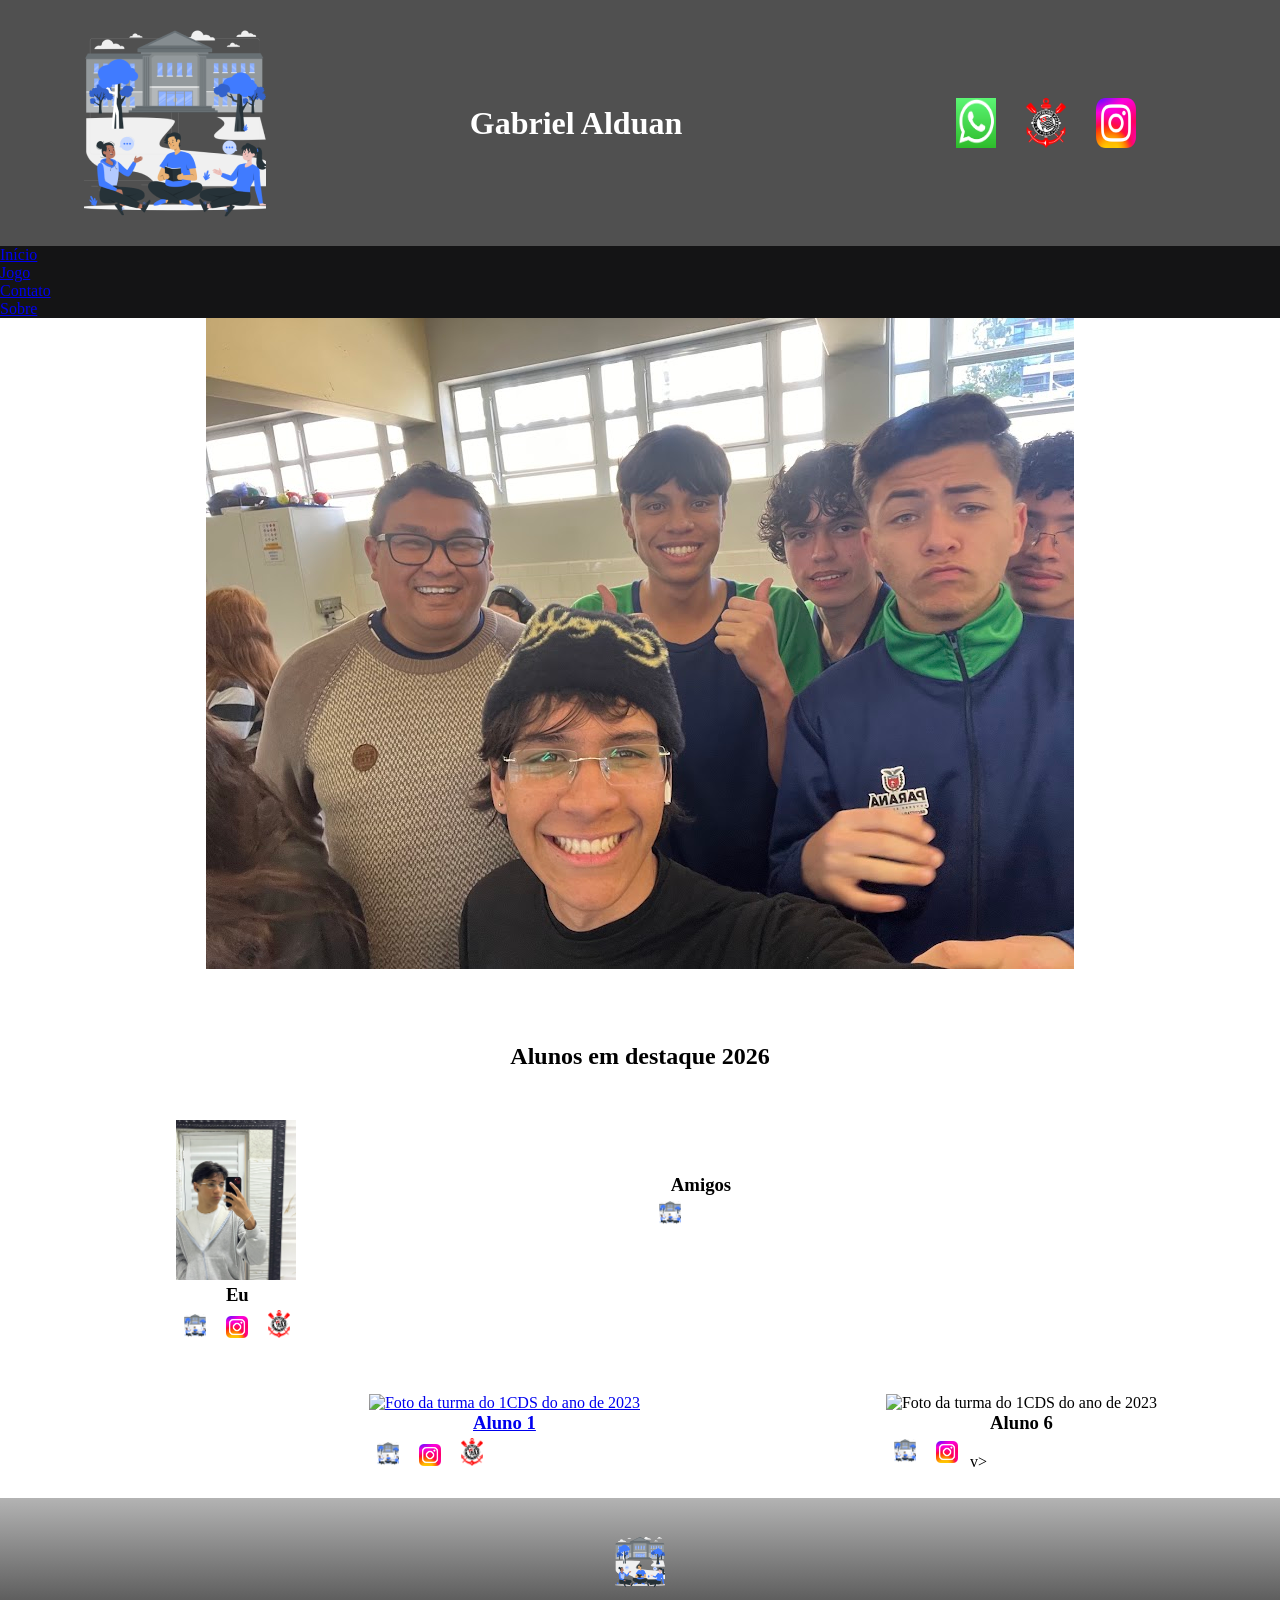
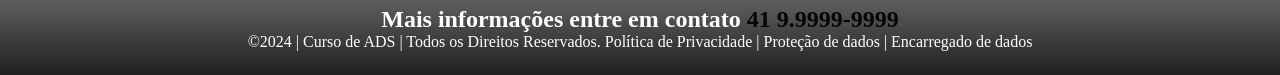
==== index.html @ 141eb23f "13" ====
<!DOCTYPE html>
<html lang="pt-br">
<head>
<meta charset="UTF-8">
<meta name="viewport" content="width=device-width, initial-scale=1.0">
<title>Home | Site Alduan</title>
<link rel="stylesheet" href="style.css">
</head>
<body>
<!--header é a parte do cabeçalho do site, é o topo da página-->
<header class="cabecalho-itens">
<img class="cabecalho_imagem" src="logo_nossa_escola.png" alt="Logo da
Página">
<h1 class="titulo_site">Gabriel Alduan</h1>
<div class="sociais">
<img class="sociais" src="whats.png" alt="Logo do Whats da
Escola">
<img class="sociais" src="Corinthians_simbolo.png" alt="O maior do mundo">
<img class="sociais" src="istas.png" alt="instagram da
Escola">
</div>
</header>

<ul class="menu">
  <li><a href="index.html">Início</a></li>
  <li><a href="jogo.html">Jogo</a></li>
  <li><a href="contato.html">Contato</a></li>
  <li><a href="sobre.html">Sobre</a></li>
</ul>

<!--Seção banner 1 é a parte do paragrafo 1 da página-->
<section class="banner1">
<img class="escola.image" src="fotoantiniio.png" alt="Banner da Escola">
</section>
<!--Seção estudantes é a parte do paragrafo 2 da página -- "Meninos"-->
<!--altere em "src="estudante_menino_1.png" para src"nome da imagem do menino em
todos abaixo-->
<!--altere em "src="site_school.png" para src"nome da logo em todos abaixo-->
<!--para aumentar os alunos copie a div no edidor que corresponda desde a foto
até os icones abaixo - dúvidas chame o professor-->
<section class="estudante">
<h1 class="estudante_titulo">Alunos em destaque 2026</h1>
<p> </p>
<div class="estudantes_todos">
<div class="estudante-div">
<img class="estudante-imagem" src="eu.png" alt="Eu memo">
<h3 class="estudante-nome">Eu</h3>
<a href="https://cursos.alura.com.br/dashboard">
<p> </p>
<img class="estudante-icone" src="logo_nossa_escola.png" alt="Link do Site da
escola"></a>
<img class="estudante-icone" src="istas.png" alt="Link do
Instagram">
<img class="estudante-icone" src="Corinthians_simbolo.png" alt="O maior do mundo">
</div>

<div class="estudante-div">
<video autoplay loop muted playsinline width="100">
    <source src="amigos.mp4" type="video/mp4">
</video>
<h3 class="estudante-nome">Amigos</h3>
<a href="https://cursos.alura.com.br/dashboard">
<p> </p>
<img class="estudante-icone" src="logo_nossa_escola.png" alt="Link do
Facebook">
</div>
</div>
</section>

<!--Seção estudantes é a parte do paragrafo 3 da página -- "Meninas"-->
<!--altere em "src="estudante_menina_1.png" para src"nome da imagem do menina em
todas abaixo-->
<!--altere em "src="site_school.png" para src"nome da logo em todos abaixo-->
<section class="estudante">
<div class="estudantes_todos">
<div class="estudante-div">
<img class="estudante-imagem" src="estudante_menina_1.png" alt="Foto da
turma do 1CDS do ano de 2023">
<h3 class="estudante-nome">Aluno 1</h3>
<a href="https://cursos.alura.com.br/dashboard">
<p> </p>
<img class="estudante-icone" src="logo_nossa_escola.png" alt="Link do Site da
escola"></a>
<img class="estudante-icone" src="istas.png" alt="Link do Instagram">
<img class="estudante-icone" src="Corinthians_simbolo.png" alt="Link do Facebook">
</div>
<div class="estudante-div">
<img class="estudante-imagem" src="estudante_menina_1.png" alt="Foto da turma do
1CDS do ano de 2023">
<h3 class="estudante-nome">Aluno 6</h3>
<a href="https://cursos.alura.com.br/dashboard">
<p> </p>
<img class="estudante-icone" src="logo_nossa_escola.png" alt="Link do Site
da escola"></a>
<img class="estudante-icone" src="istas.png" alt="Link do
Instagram">
v>
</div>
</div>
</section>

<!--Seção rodapé é a parte final da paragrafo 3 da página-->
<footer class="escola">
<img class="logo_rodape" src="logo_nossa_escola.png" alt="Logo da Escola">
<h2 class="escola-título">Mais informações entre em contato<a class="link"

href="https://wa.me/5541999999999"> 41 9.9999-9999 </a></h2>
<p></p>
<p>©2024 | Curso de ADS | Todos os Direitos Reservados.
Política de Privacidade | Proteção de dados | Encarregado de dados</p>
<p> </p>
</footer>
</body>
</html>
---- style.css ----
*{
margin: 0;
padding: 0;
box-sizing: border-box;
}
body{
font-family: "Times New Roman", Times, serif;   
}
header{
background-color: #505050;
color: white;
width: 100%;
padding: 20px;
}
.cabecalho-itens{
max-width: 1980px;
margin: 0 auto;
display: flex;
align-items: center;
justify-content: center;
}
.cabecalho-imagem{
width: 10%;
display: flex;
justify-content: flex-start;
align-items: center;
}
.menu{
    background-color:rgb(20, 20, 21);  
}
.titulo_site{
padding: 50px;
text-align: center;
width: 50%;
font: 30px;
}
.sociais{
display: flex;
justify-content: flex-end;
width: 25%;
padding-right: 30px;
}
.banner1{
display: flex;
justify-content: center;
}
.estudante_titulo{
padding: 50px;
text-align: center;

}
.estudante-nome{
text-align: center;
}
.estudante-imagem{
width: 120px;
}
.estudante-icone{
width: 38px;
padding: 4px 8px;
}
.estudante{
background-image: background-color(#000000);
padding: 24px 0;
}

.estudante.div{
text-align: center;
padding: 24px 0;
}
.estudantes_todos{
display: flex;
justify-content: space-around;
}
.escola{
background-image: linear-gradient(#b3b3b3,#202020);
color: white;
display: flex;
justify-content:center;
padding: 24px 0;
text-align:center;
display:block;
}
.escola-titulo{
padding: 50px;
text-align: center;
}
.logo_rodape{
height: 80px;
padding: 12px 0;

}

.link{
color: #050505;
text-decoration: none;
*{
margin: 0;
padding: 0;
box-sizing: border-box;
}
body{
font-family: "Poppins", sans-serif;
}
header{
background-color: #080808;
color: white;
width: 100%;
padding: 20px;
}
.cabecalho-itens{
max-width: 1980px;
margin: 0 auto;
display: flex;
align-items: center;
justify-content: center;
}
.cabecalho-imagem{
width: 10%;
display: flex;
justify-content: flex-start;
align-items: center;
}
.titulo_site{
padding: 50px;
text-align: center;
width: 50%;
font: 30px;
}
.sociais{
display: flex;
justify-content: flex-end;
width: 25%;
padding-right: 30px;
}
.banner1{
display: flex;
justify-content: center;
}   
.estudante_titulo{
padding: 50px;
text-align: center;

}
.estudante-nome{
text-align: center;
}
.estudante-imagem{
width: 120px;
}
.estudante-icone{
width: 38px;
padding: 4px 8px;
}
.estudante{
background-image: background-color(#faae43);
padding: 24px 0;
}

.estudante.div{
text-align: center;
padding: 24px 0;
}
.estudantes_todos{
display: flex;
justify-content: space-around;
}
.escola{
background-image: linear-gradient(#06446d,#000000);
color: white;
display: flex;
justify-content:center;
padding: 24px 0;
text-align:center;
display:block;
}
.escola-titulo{
padding: 50px;
text-align: center;
}
.logo_rodape{
height: 80px;
padding: 12px 0;

}

.link{
color: #ffffff;
text-decoration: none;
}}
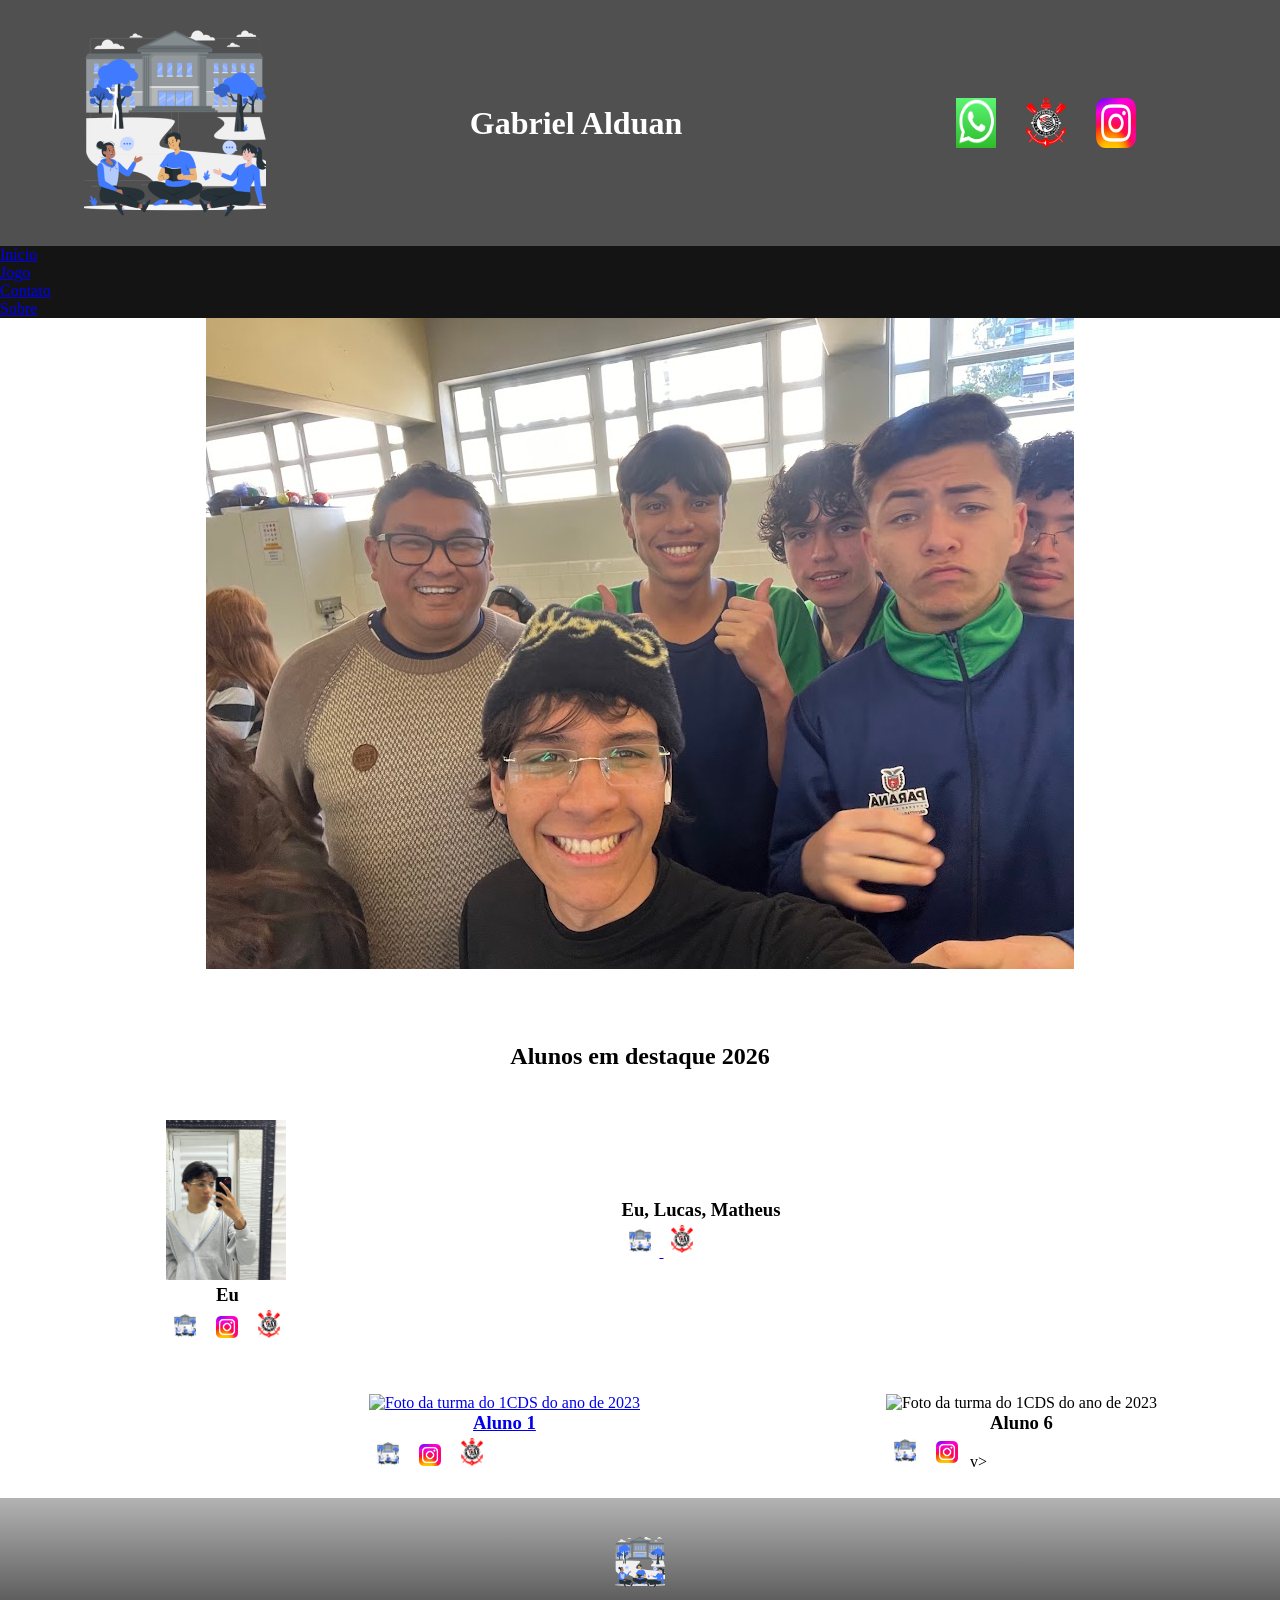
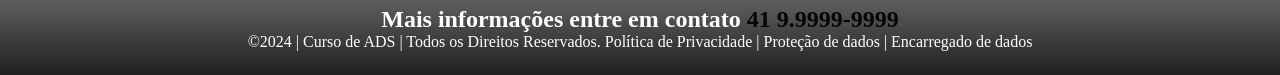
==== commit bf325f2f: "13" ====
--- a/index.html
+++ b/index.html
@@ -55,14 +55,16 @@
 </div>
 
 <div class="estudante-div">
-<video autoplay loop muted playsinline width="100">
+<video autoplay loop muted playsinline width="150">
     <source src="amigos.mp4" type="video/mp4">
 </video>
-<h3 class="estudante-nome">Amigos</h3>
+<h3 class="estudante-nome">Eu, Lucas, Matheus</h3>
 <a href="https://cursos.alura.com.br/dashboard">
 <p> </p>
 <img class="estudante-icone" src="logo_nossa_escola.png" alt="Link do
 Facebook">
+<img class="estudante-icone" src="Corinthians_simbolo.png" alt="O maior do mundo">
+</div>
 </div>
 </div>
 </section>
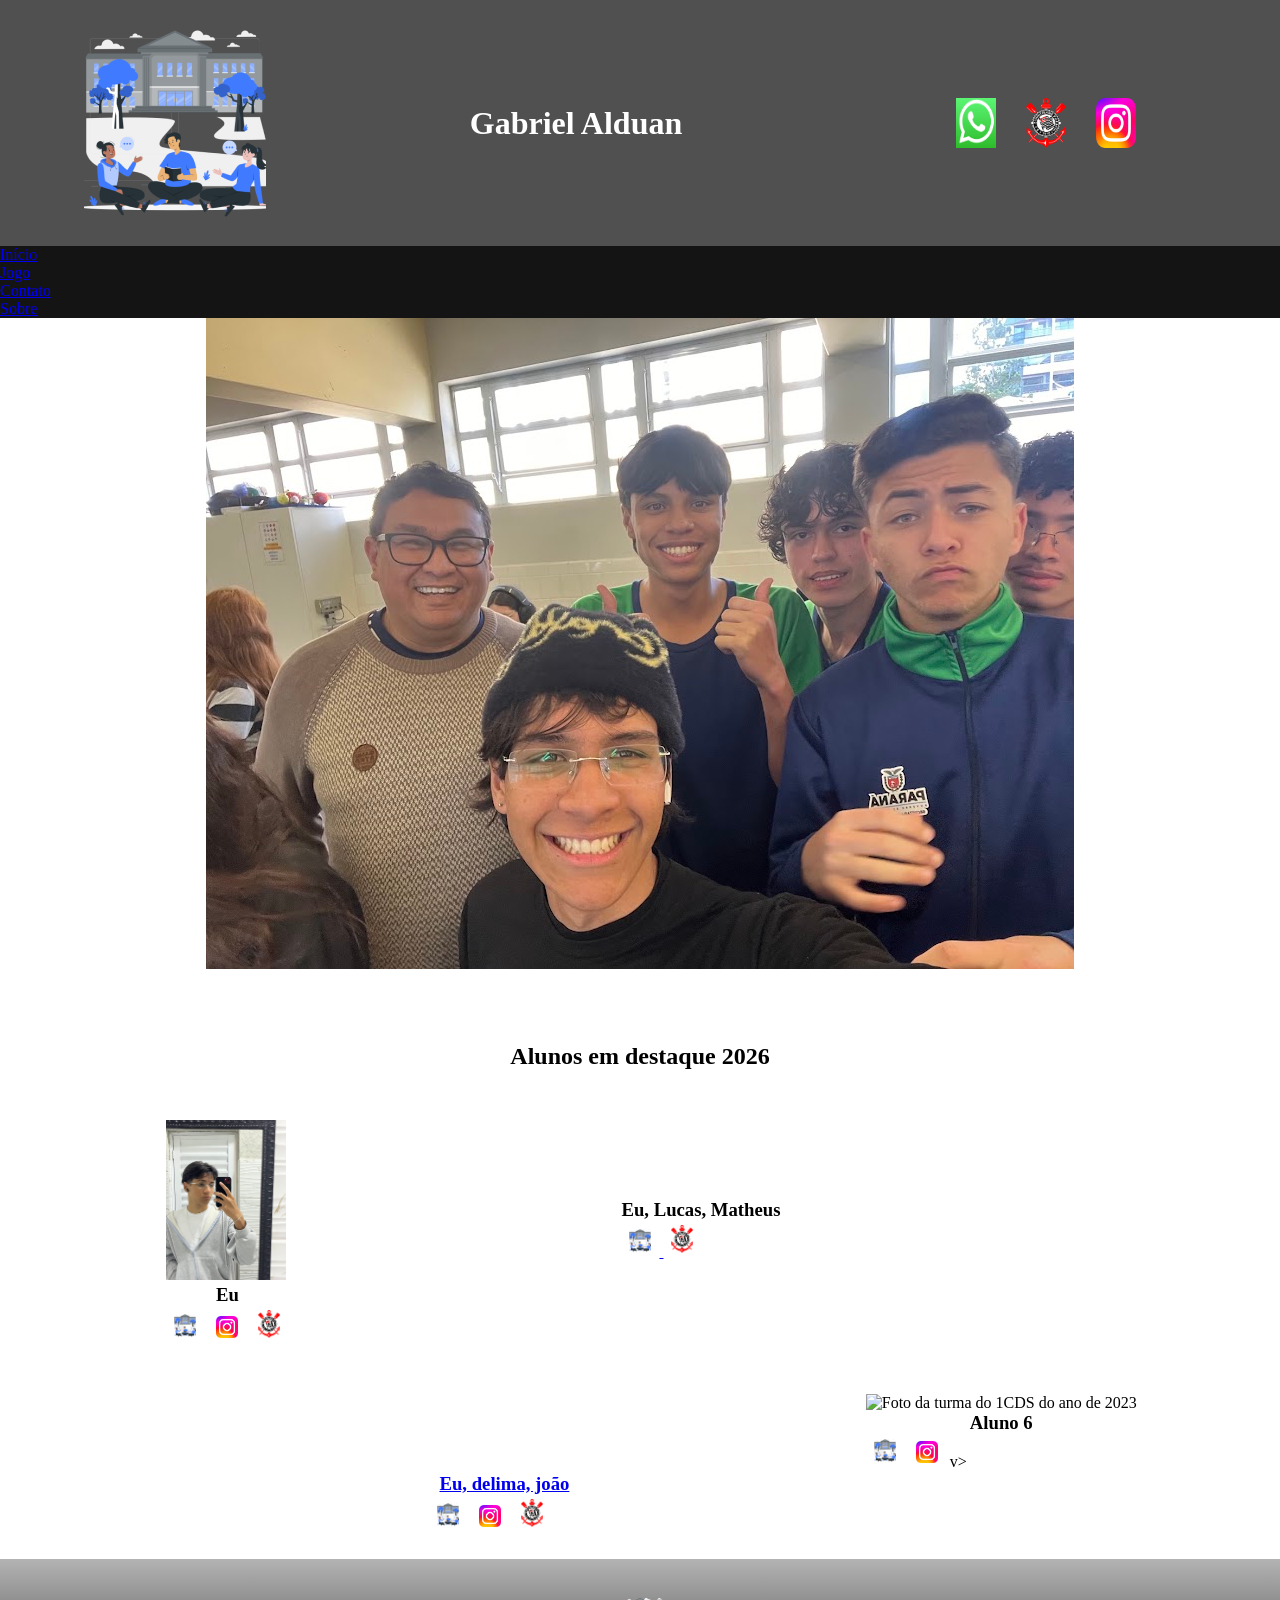
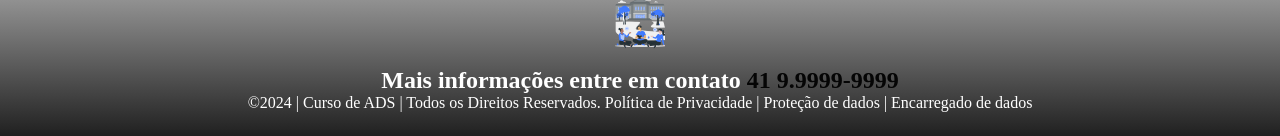
==== commit 7515412a: "13" ====
--- a/index.html
+++ b/index.html
@@ -76,9 +76,10 @@
 <section class="estudante">
 <div class="estudantes_todos">
 <div class="estudante-div">
-<img class="estudante-imagem" src="estudante_menina_1.png" alt="Foto da
-turma do 1CDS do ano de 2023">
-<h3 class="estudante-nome">Aluno 1</h3>
+<video autoplay loop muted playsinline width="150">
+    <source src="amigosala.mp4" type="video/mp4">
+</video>
+<h3 class="estudante-nome">Eu, delima, joão</h3>
 <a href="https://cursos.alura.com.br/dashboard">
 <p> </p>
 <img class="estudante-icone" src="logo_nossa_escola.png" alt="Link do Site da
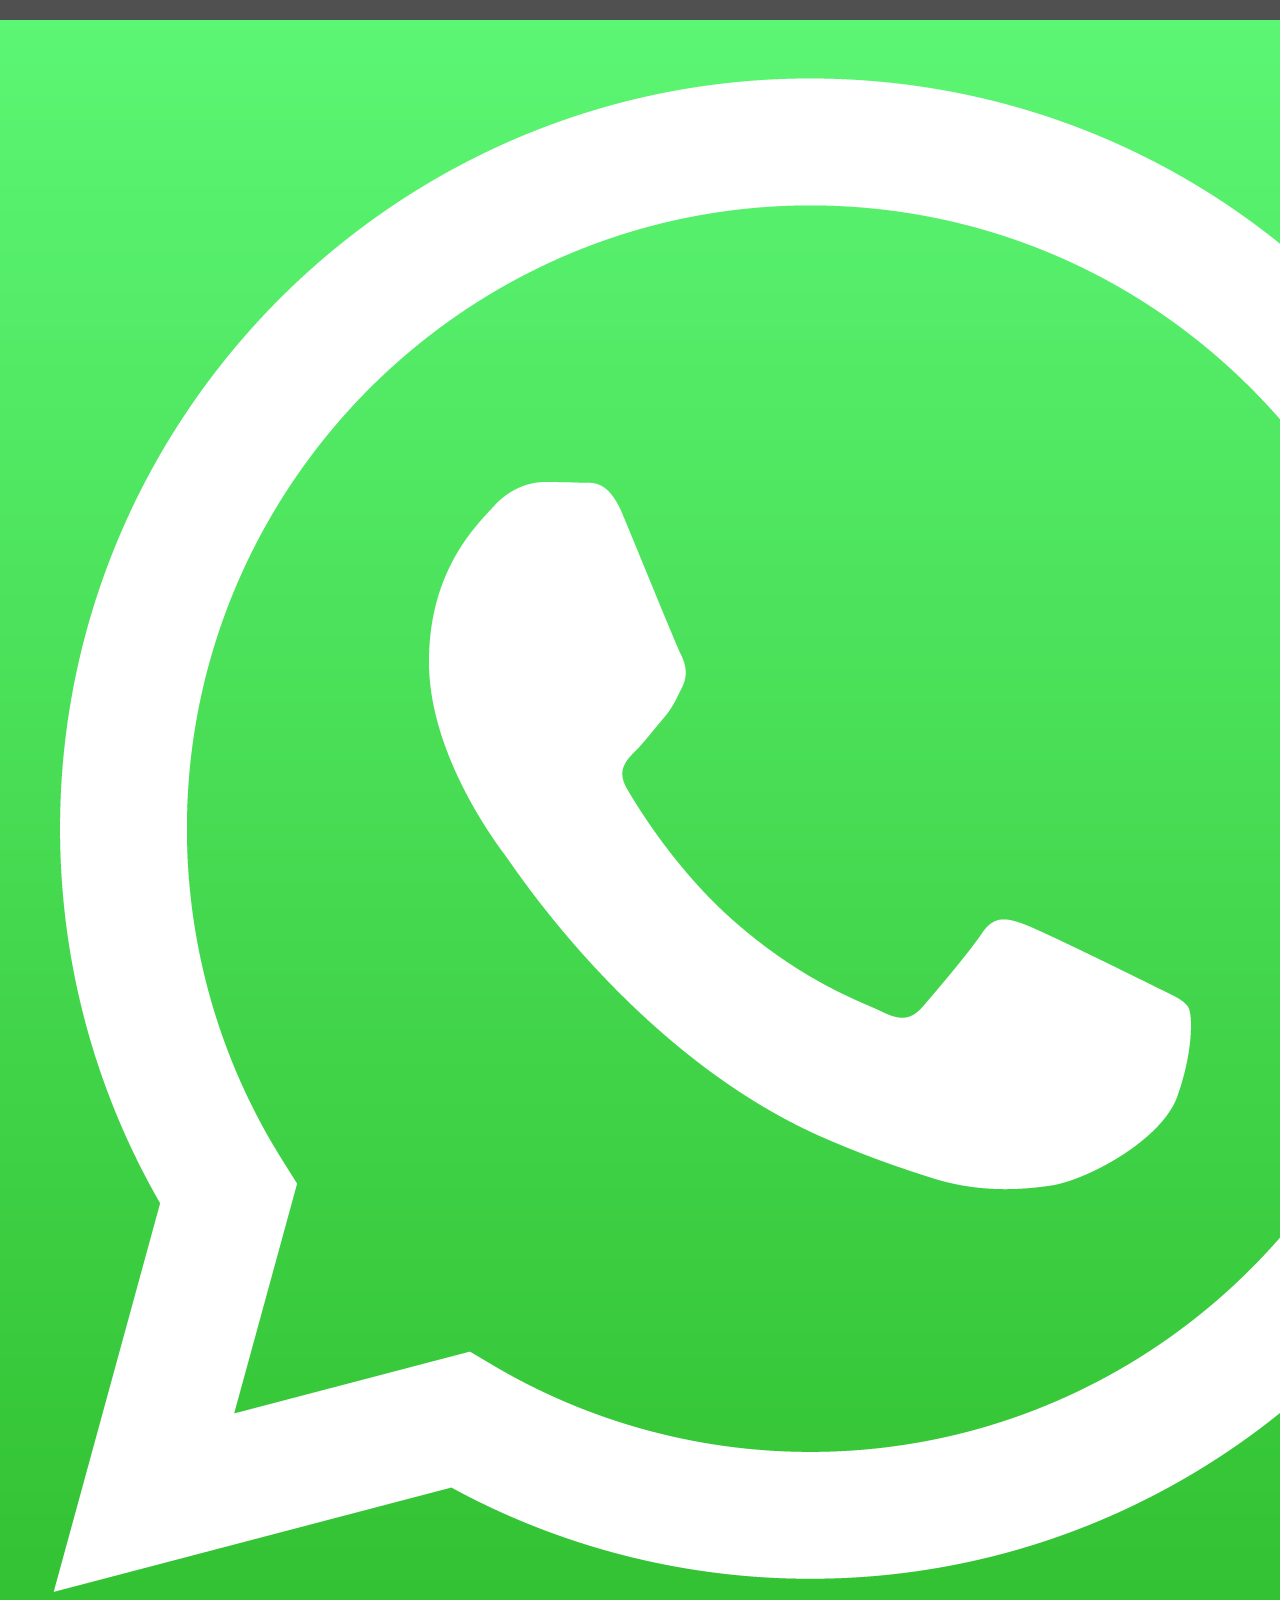
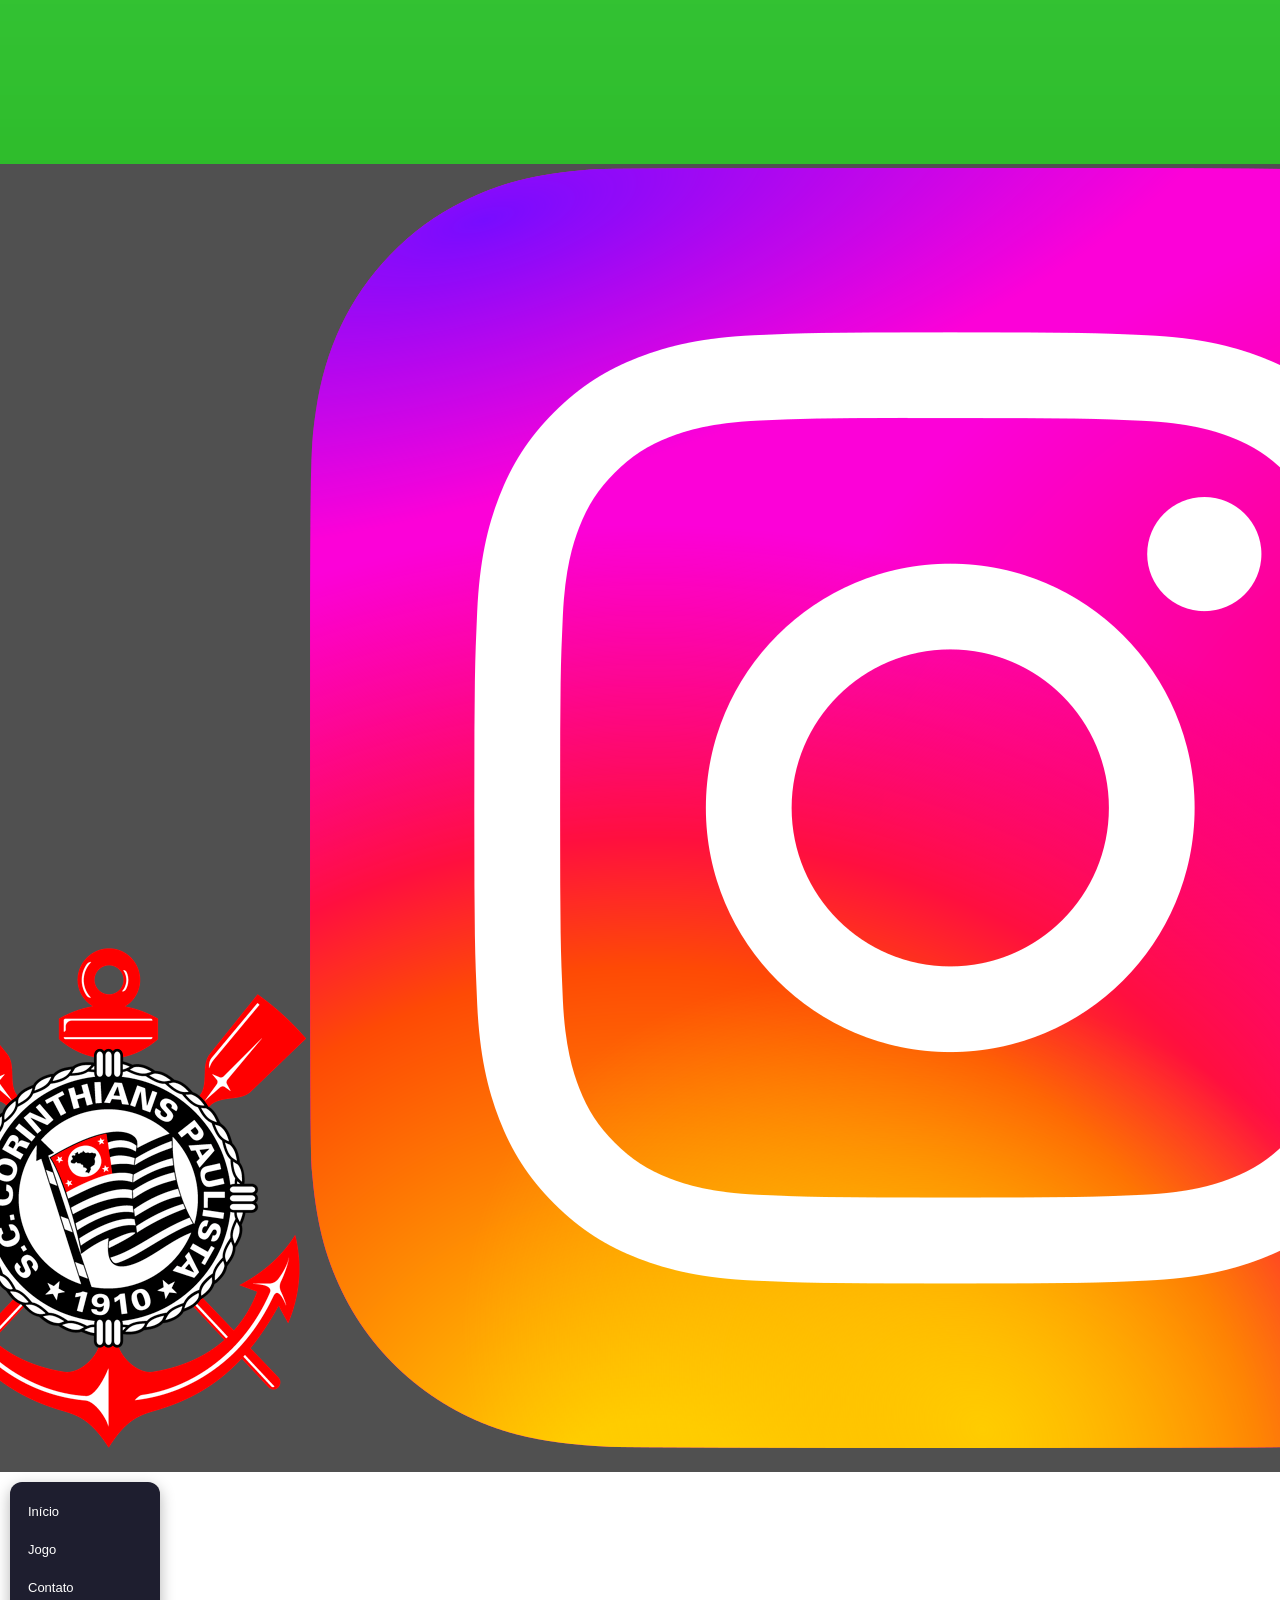
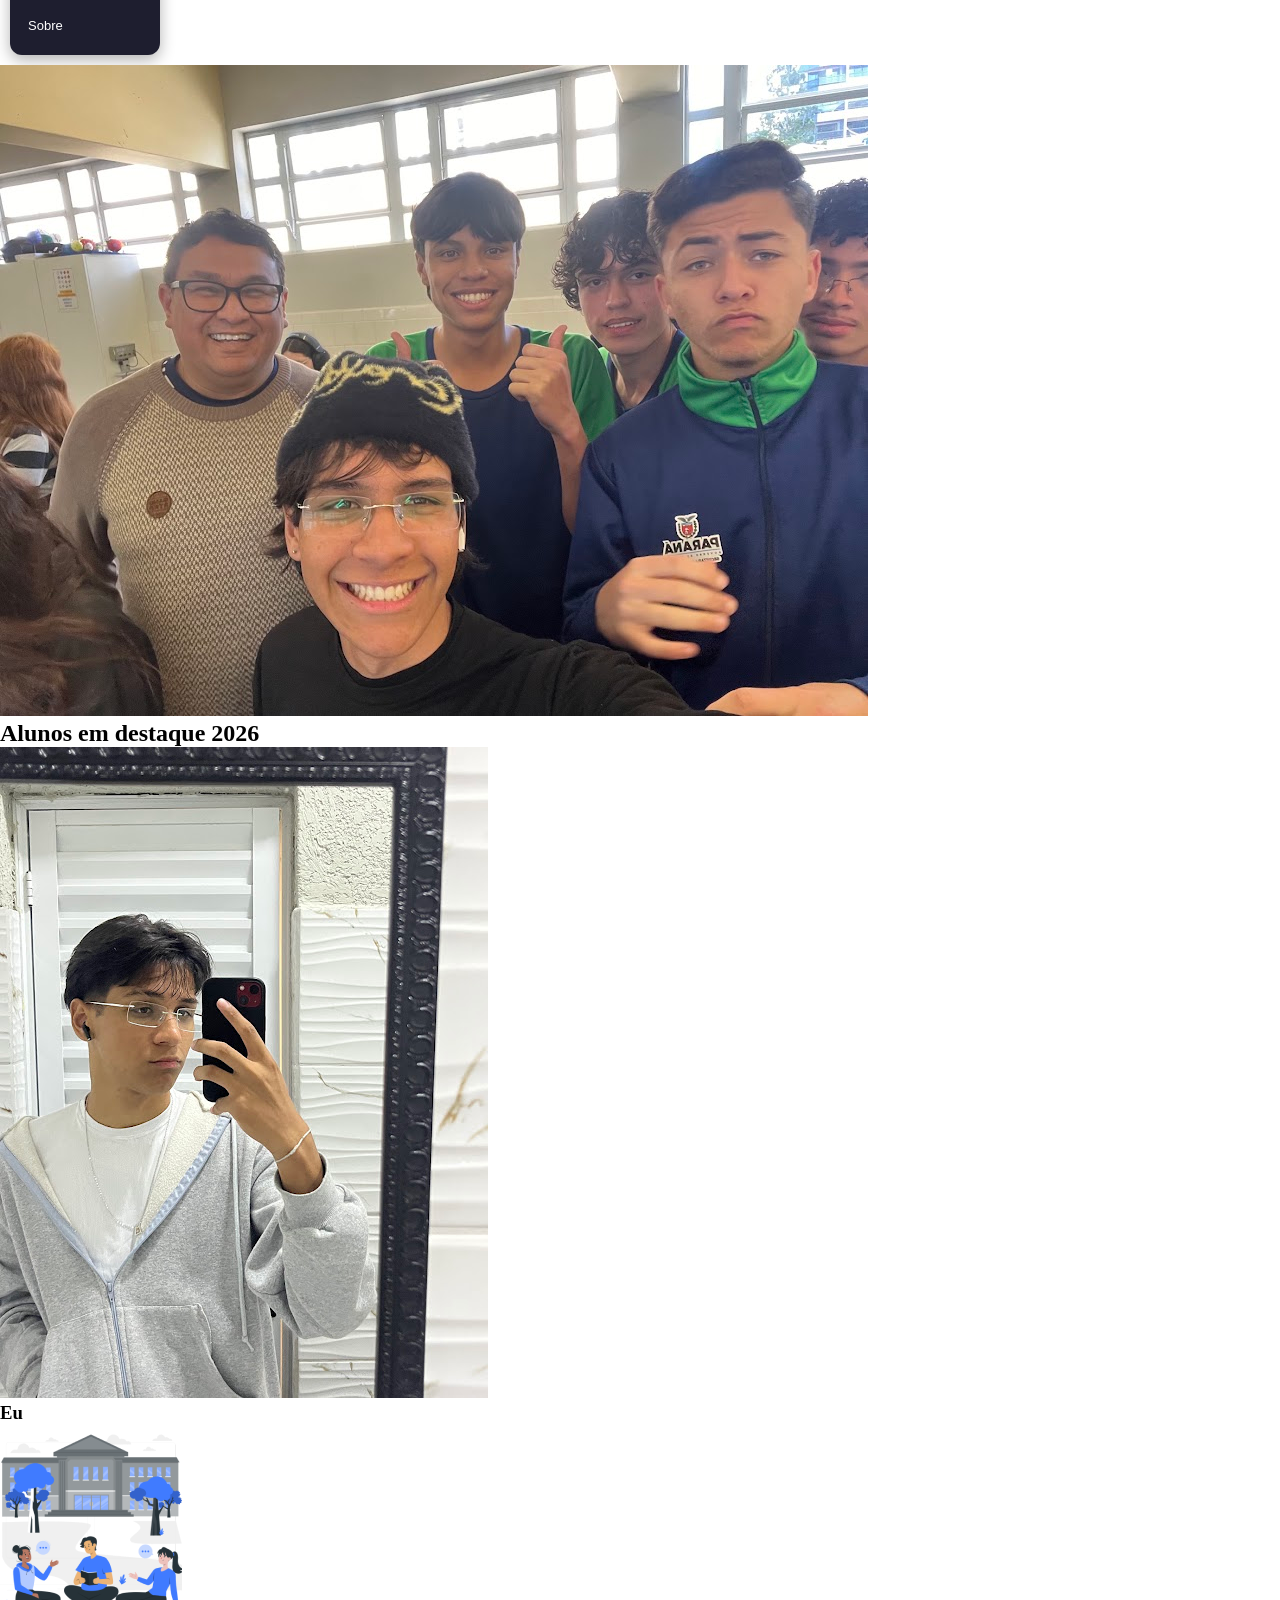
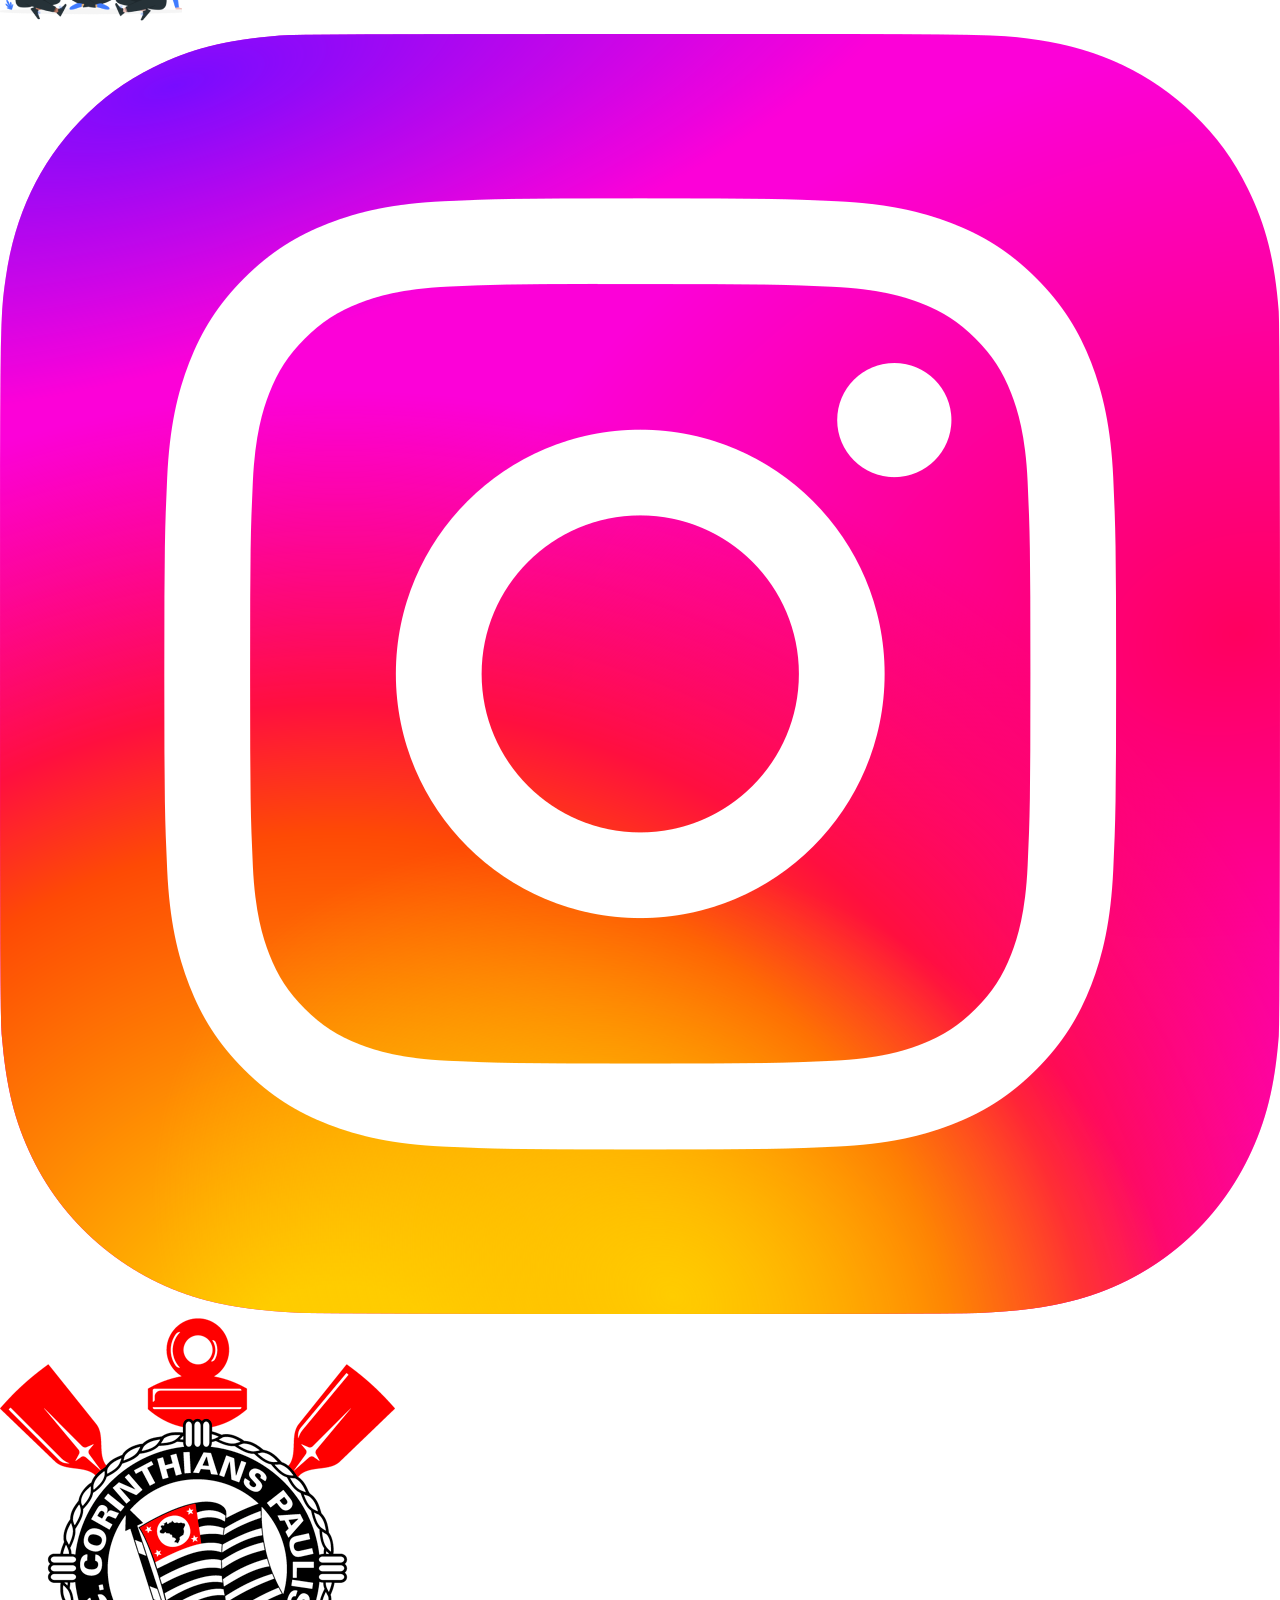
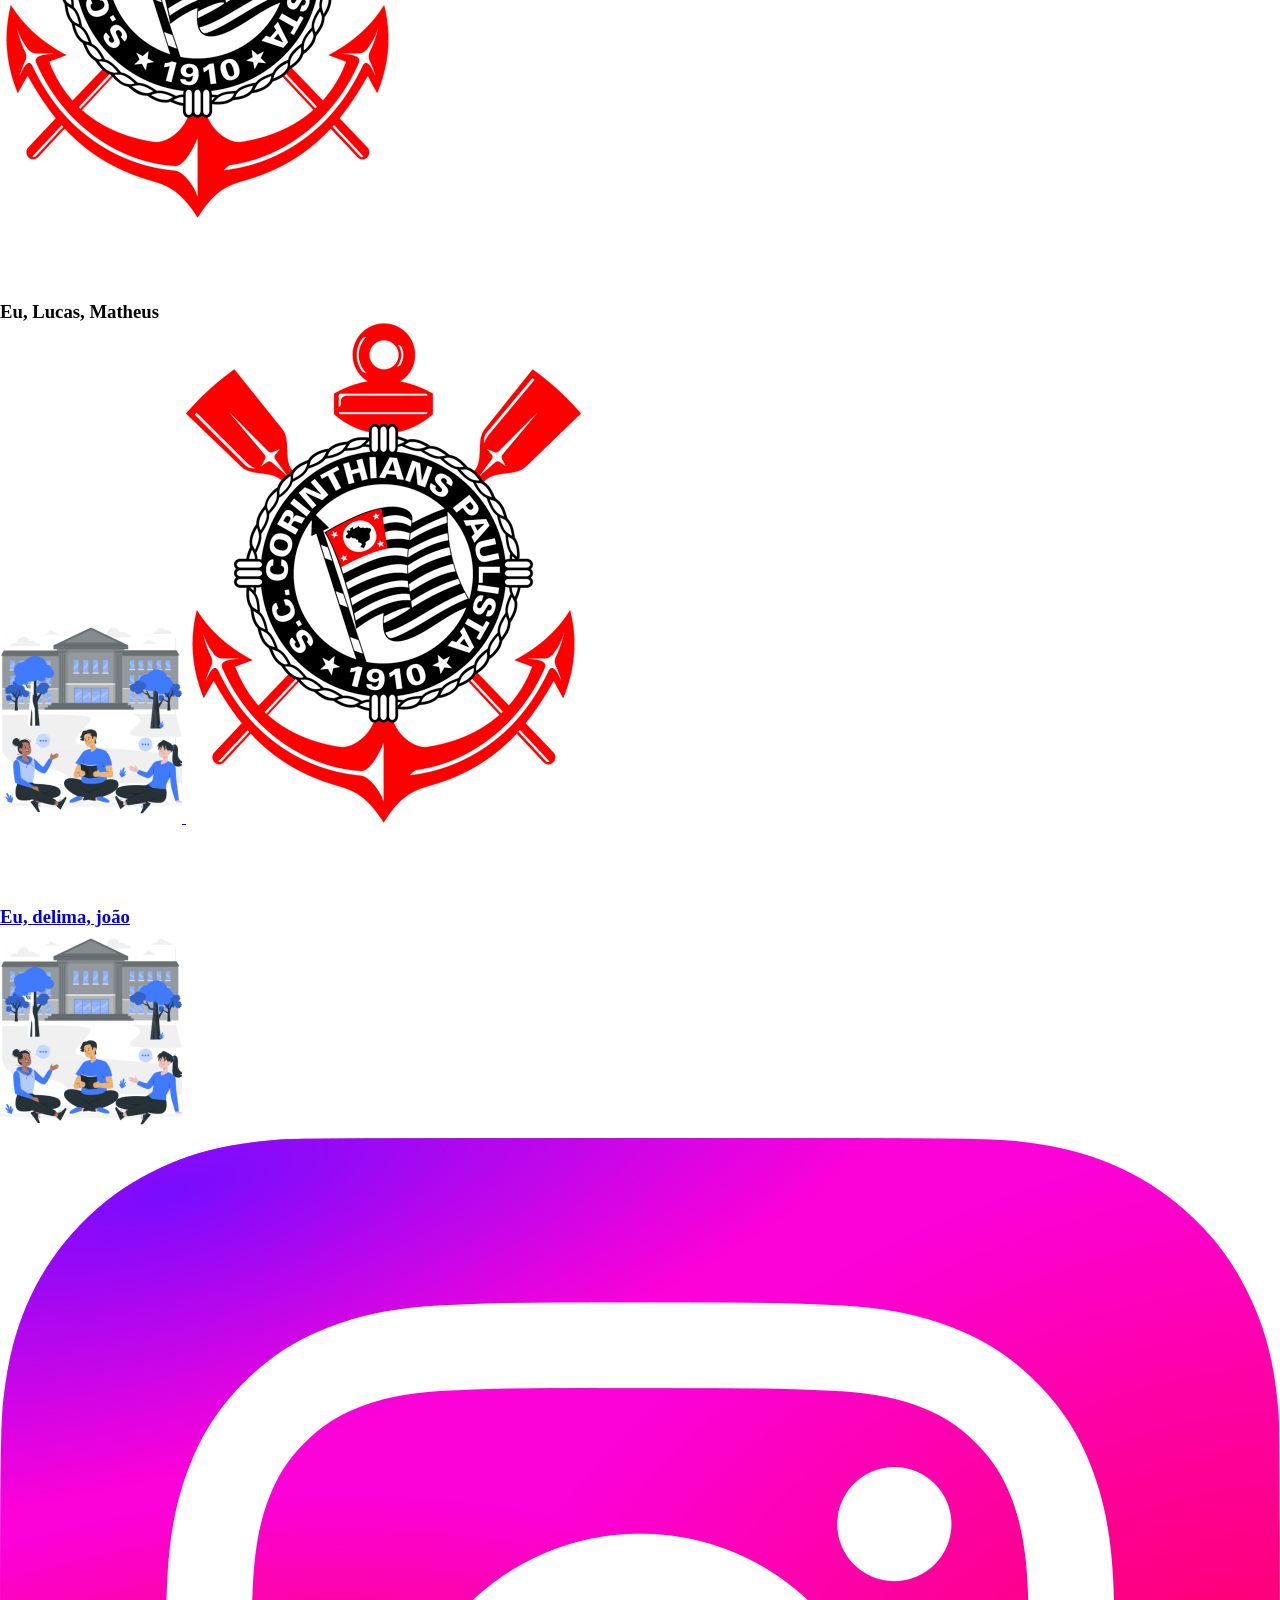
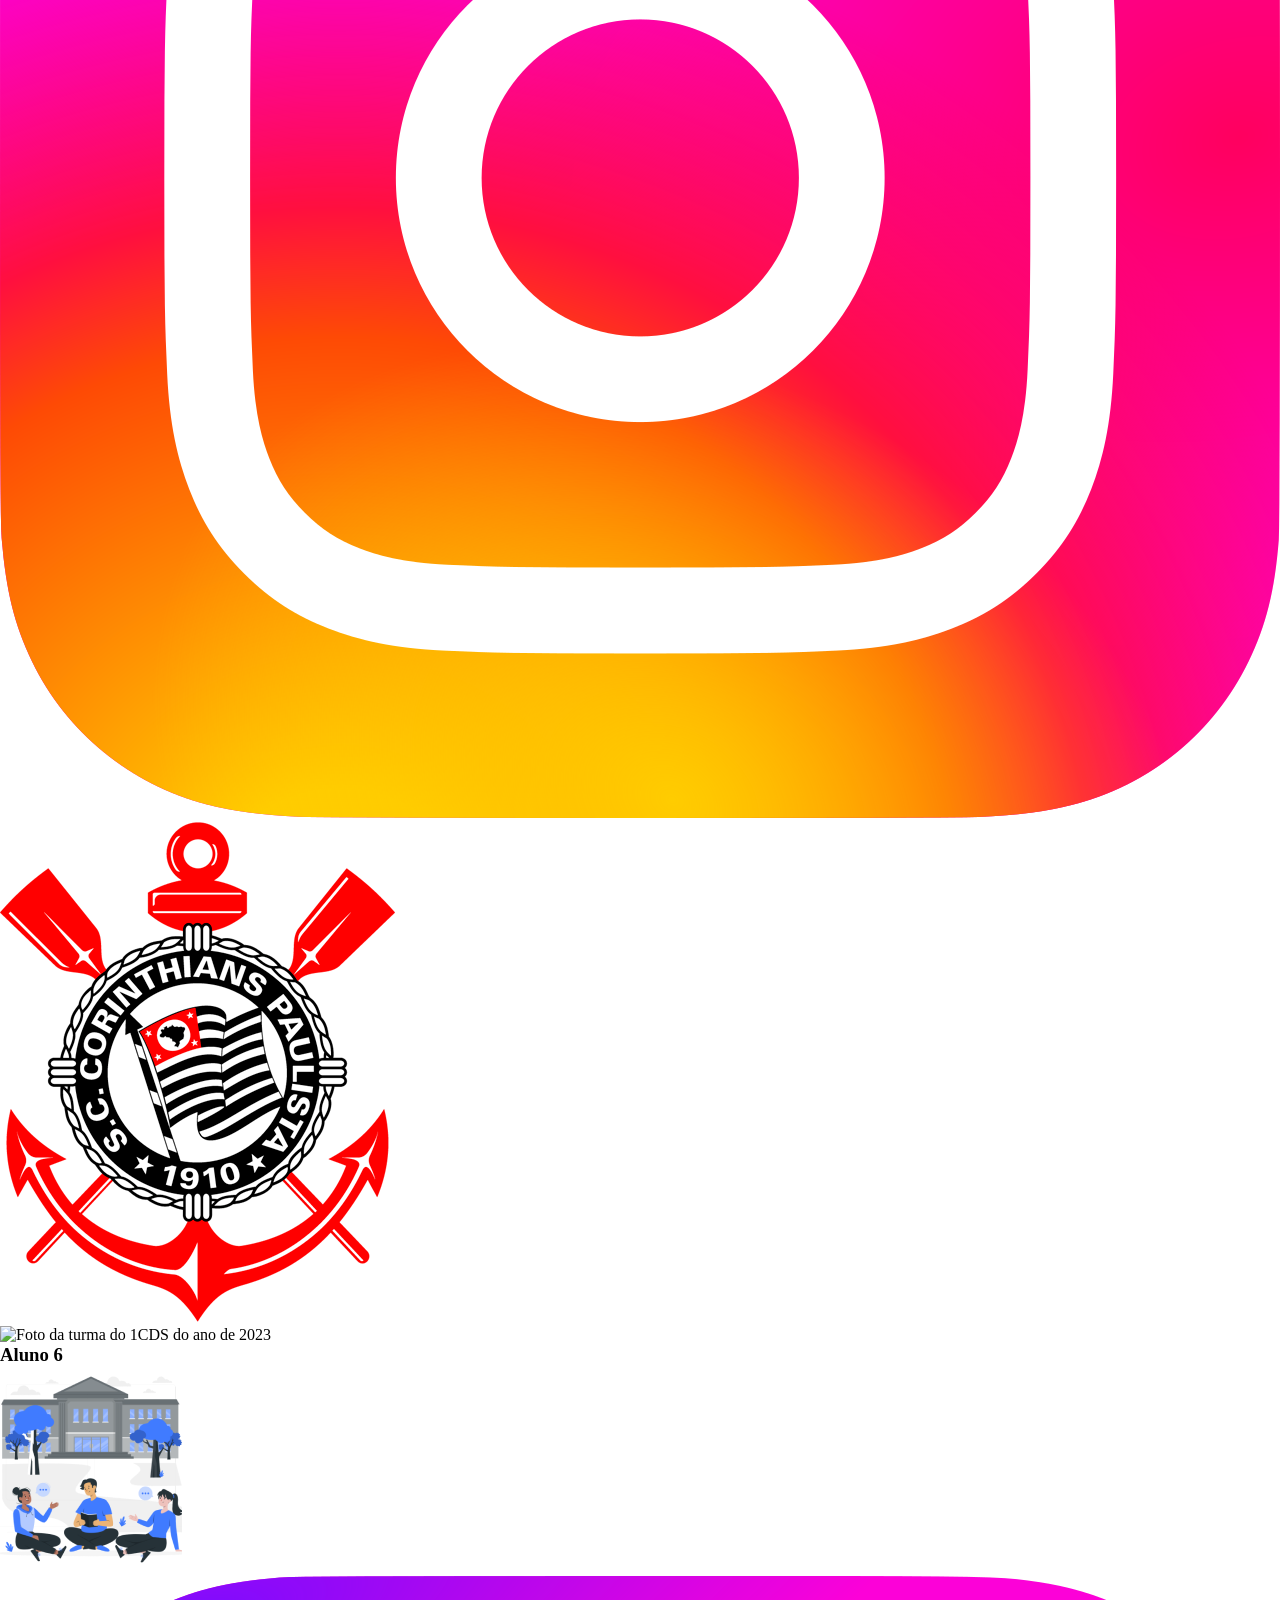
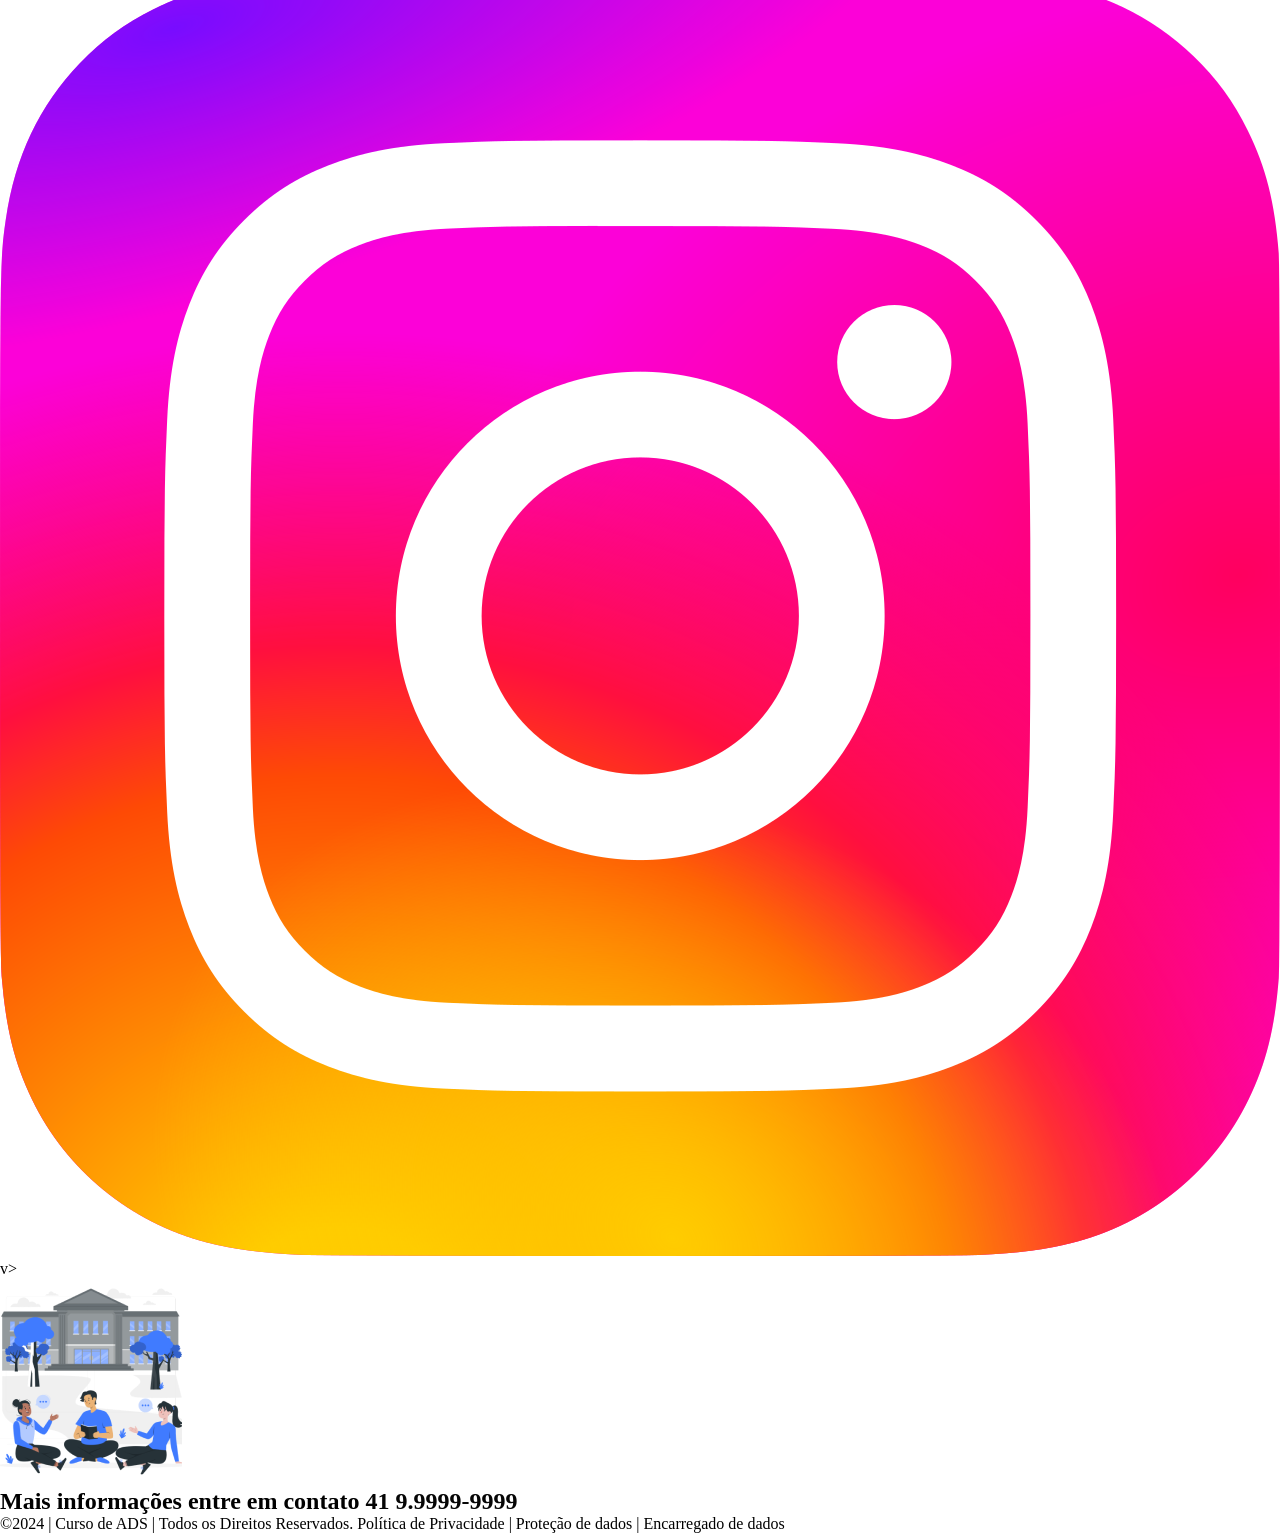
==== commit ec20c012: "bannerr" ====
--- a/index.html
+++ b/index.html
@@ -35,9 +35,7 @@
 <!--Seção estudantes é a parte do paragrafo 2 da página -- "Meninos"-->
 <!--altere em "src="estudante_menino_1.png" para src"nome da imagem do menino em
 todos abaixo-->
-<!--altere em "src="site_school.png" para src"nome da logo em todos abaixo-->
-<!--para aumentar os alunos copie a div no edidor que corresponda desde a foto
-até os icones abaixo - dúvidas chame o professor-->
+
 <section class="estudante">
 <h1 class="estudante_titulo">Alunos em destaque 2026</h1>
 <p> </p>
--- a/style.css
+++ b/style.css
@@ -25,70 +25,37 @@
 justify-content: flex-start;
 align-items: center;
 }
-.menu{
-    background-color:rgb(20, 20, 21);  
-}
-.titulo_site{
-padding: 50px;
-text-align: center;
-width: 50%;
-font: 30px;
-}
-.sociais{
-display: flex;
-justify-content: flex-end;
-width: 25%;
-padding-right: 30px;
-}
-.banner1{
-display: flex;
-justify-content: center;
-}
-.estudante_titulo{
-padding: 50px;
-text-align: center;
 
-}
-.estudante-nome{
-text-align: center;
-}
-.estudante-imagem{
-width: 120px;
-}
-.estudante-icone{
-width: 38px;
-padding: 4px 8px;
-}
-.estudante{
-background-image: background-color(#000000);
-padding: 24px 0;
+/* MENU DO SITE */
+.menu {
+    list-style: none;
+    padding: 8px;
+    margin: 10px;
+    width: 150px;
+    background-color: #1e1e2f;
+    border-radius: 12px;
+    box-shadow: 0 5px 15px rgba(0,0,0,0.3);
 }
 
-.estudante.div{
-text-align: center;
-padding: 24px 0;
+.menu li {
+    margin: 5px 0;
 }
-.estudantes_todos{
-display: flex;
-justify-content: space-around;
+
+.menu li a {
+    display: block;
+    padding: 9px 10px;
+    color: white;
+    text-decoration: none;
+    font-family: Arial, sans-serif;
+    font-size: 13px;
+    border-radius: 8px;
+    transition: 0.3s;
 }
-.escola{
-background-image: linear-gradient(#b3b3b3,#202020);
-color: white;
-display: flex;
-justify-content:center;
-padding: 24px 0;
-text-align:center;
-display:block;
-}
-.escola-titulo{
-padding: 50px;
-text-align: center;
-}
-.logo_rodape{
-height: 80px;
-padding: 12px 0;
 
+.menu li a:hover {
+    background-color: #000000;
+    padding-left: 16px;
+    color: white;
 }
 
 .link{
@@ -133,10 +100,11 @@
 width: 25%;
 padding-right: 30px;
 }
-.banner1{
-display: flex;
-justify-content: center;
-}   
+.banner {
+    width: 500px;
+    height: auto;
+    display: block;
+}
 .estudante_titulo{
 padding: 50px;
 text-align: center;
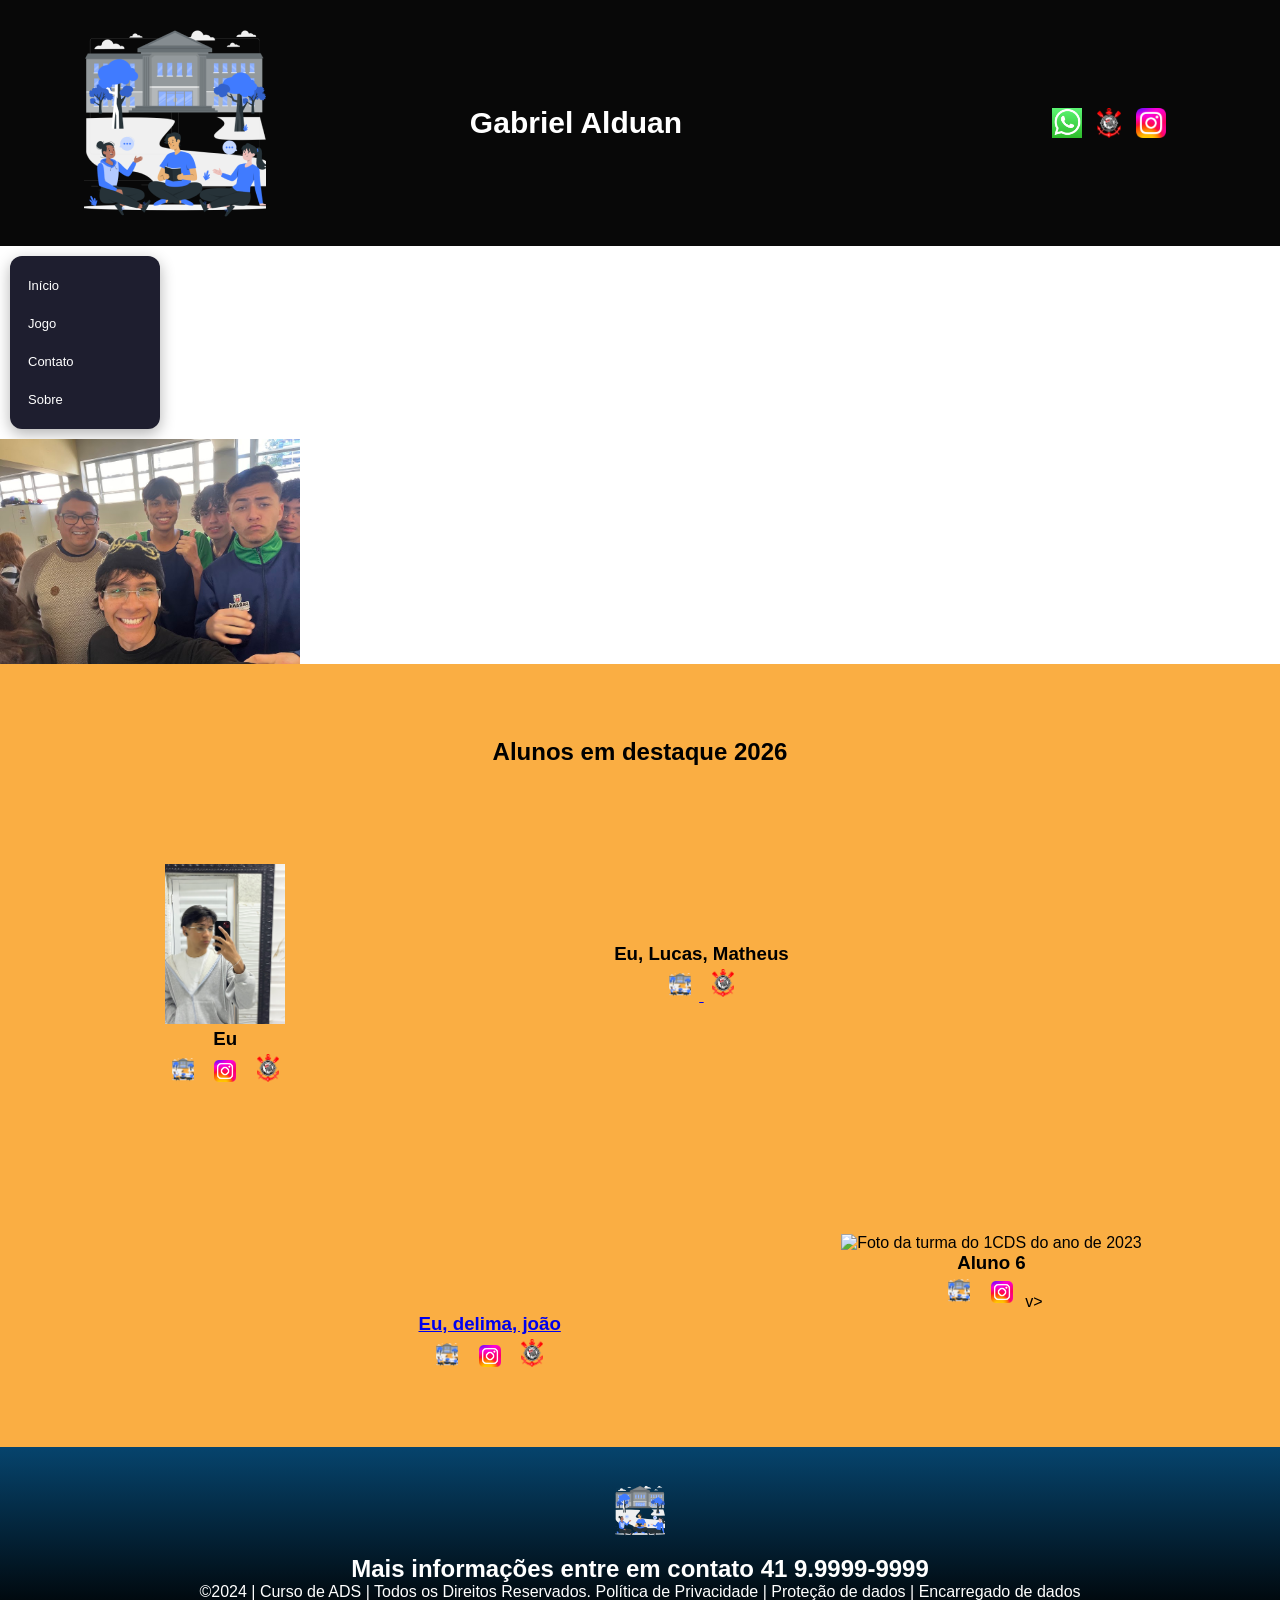
==== commit ff2ec2ca: "calma html" ====
--- a/index.html
+++ b/index.html
@@ -12,12 +12,11 @@
 <img class="cabecalho_imagem" src="logo_nossa_escola.png" alt="Logo da
 Página">
 <h1 class="titulo_site">Gabriel Alduan</h1>
+
 <div class="sociais">
-<img class="sociais" src="whats.png" alt="Logo do Whats da
-Escola">
-<img class="sociais" src="Corinthians_simbolo.png" alt="O maior do mundo">
-<img class="sociais" src="istas.png" alt="instagram da
-Escola">
+    <img class="sociais-icone" src="whats.png" alt="WhatsApp">
+    <img class="sociais-icone" src="Corinthians_simbolo.png" alt="Maior do mundo">
+    <img class="sociais-icone" src="istas.png" alt="Instagram">
 </div>
 </header>
 
@@ -30,7 +29,7 @@
 
 <!--Seção banner 1 é a parte do paragrafo 1 da página-->
 <section class="banner1">
-<img class="escola.image" src="fotoantiniio.png" alt="Banner da Escola">
+<img src="fotoantiniio.png" class="banner" alt="Banner">
 </section>
 <!--Seção estudantes é a parte do paragrafo 2 da página -- "Meninos"-->
 <!--altere em "src="estudante_menino_1.png" para src"nome da imagem do menino em
--- a/style.css
+++ b/style.css
@@ -1,30 +1,63 @@
-*{
-margin: 0;
-padding: 0;
-box-sizing: border-box;
+
+/* CONFIGURAÇÕES GERAIS */
+* {
+    margin: 0;
+    padding: 0;
+    box-sizing: border-box;
 }
-body{
-font-family: "Times New Roman", Times, serif;   
+
+body {
+    font-family: "Poppins", sans-serif;
 }
-header{
-background-color: #505050;
-color: white;
-width: 100%;
-padding: 20px;
+
+/* CABEÇALHO */
+header {
+    background-color: #080808;
+    color: white;
+    width: 100%;
+    padding: 20px;
 }
-.cabecalho-itens{
-max-width: 1980px;
-margin: 0 auto;
-display: flex;
-align-items: center;
-justify-content: center;
+
+.cabecalho-itens {
+    max-width: 1980px;
+    margin: 0 auto;
+    display: flex;
+    align-items: center;
+    justify-content: center;
 }
-.cabecalho-imagem{
-width: 10%;
-display: flex;
-justify-content: flex-start;
-align-items: center;
+
+.cabecalho-imagem {
+    width: 10%;
+    display: flex;
+    justify-content: flex-start;
+    align-items: center;
 }
+
+/* TÍTULO */
+.titulo_site {
+    padding: 50px;
+    text-align: center;
+    width: 50%;
+    font-size: 30px;
+}
+
+/* REDES SOCIAIS */
+
+.sociais {
+    display: flex;
+    justify-content: flex-end;
+    align-items: center;
+    gap: 12px;
+    width: 25%;
+    padding-right: 30px;
+}
+
+.sociais-icone {
+    width: 30px;
+    height: 30px;
+    object-fit: contain;
+}
+
 
 /* MENU DO SITE */
 .menu {
@@ -58,101 +91,77 @@
     color: white;
 }
 
-.link{
-color: #050505;
-text-decoration: none;
-*{
-margin: 0;
-padding: 0;
-box-sizing: border-box;
-}
-body{
-font-family: "Poppins", sans-serif;
-}
-header{
-background-color: #080808;
-color: white;
-width: 100%;
-padding: 20px;
-}
-.cabecalho-itens{
-max-width: 1980px;
-margin: 0 auto;
-display: flex;
-align-items: center;
-justify-content: center;
-}
-.cabecalho-imagem{
-width: 10%;
-display: flex;
-justify-content: flex-start;
-align-items: center;
-}
-.titulo_site{
-padding: 50px;
-text-align: center;
-width: 50%;
-font: 30px;
-}
-.sociais{
-display: flex;
-justify-content: flex-end;
-width: 25%;
-padding-right: 30px;
-}
+/* BANNER */
 .banner {
-    width: 500px;
+    width: 300px;
+    max-width: 100%;
     height: auto;
     display: block;
 }
-.estudante_titulo{
-padding: 50px;
-text-align: center;
 
-}
-.estudante-nome{
-text-align: center;
-}
-.estudante-imagem{
-width: 120px;
-}
-.estudante-icone{
-width: 38px;
-padding: 4px 8px;
-}
-.estudante{
-background-image: background-color(#faae43);
-padding: 24px 0;
+/* IMAGENS GERAIS */
+img {
+    max-width: 100%;
+    height: auto;
 }
 
-.estudante.div{
-text-align: center;
-padding: 24px 0;
-}
-.estudantes_todos{
-display: flex;
-justify-content: space-around;
-}
-.escola{
-background-image: linear-gradient(#06446d,#000000);
-color: white;
-display: flex;
-justify-content:center;
-padding: 24px 0;
-text-align:center;
-display:block;
-}
-.escola-titulo{
-padding: 50px;
-text-align: center;
-}
-.logo_rodape{
-height: 80px;
-padding: 12px 0;
-
+/* ESTUDANTES */
+.estudante_titulo {
+    padding: 50px;
+    text-align: center;
 }
 
-.link{
-color: #ffffff;
-text-decoration: none;
-}}+.estudante-nome {
+    text-align: center;
+}
+
+.estudante-imagem {
+    width: 120px;
+}
+
+.estudante-icone {
+    width: 38px;
+    padding: 4px 8px;
+}
+
+.estudante {
+    background-color: #faae43;
+    padding: 24px 0;
+}
+
+.estudante div {
+    text-align: center;
+    padding: 24px 0;
+}
+
+.estudantes_todos {
+    display: flex;
+    justify-content: space-around;
+}
+
+/* ESCOLA */
+.escola {
+    background-image: linear-gradient(#06446d, #000000);
+    color: white;
+    justify-content: center;
+    padding: 24px 0;
+    text-align: center;
+    display: block;
+}
+
+.escola-titulo {
+    padding: 50px;
+    text-align: center;
+}
+
+/* RODAPÉ */
+.logo_rodape {
+    height: 80px;
+    padding: 12px 0;
+}
+
+/* LINKS */
+.link {
+    color: #ffffff;
+    text-decoration: none;
+}
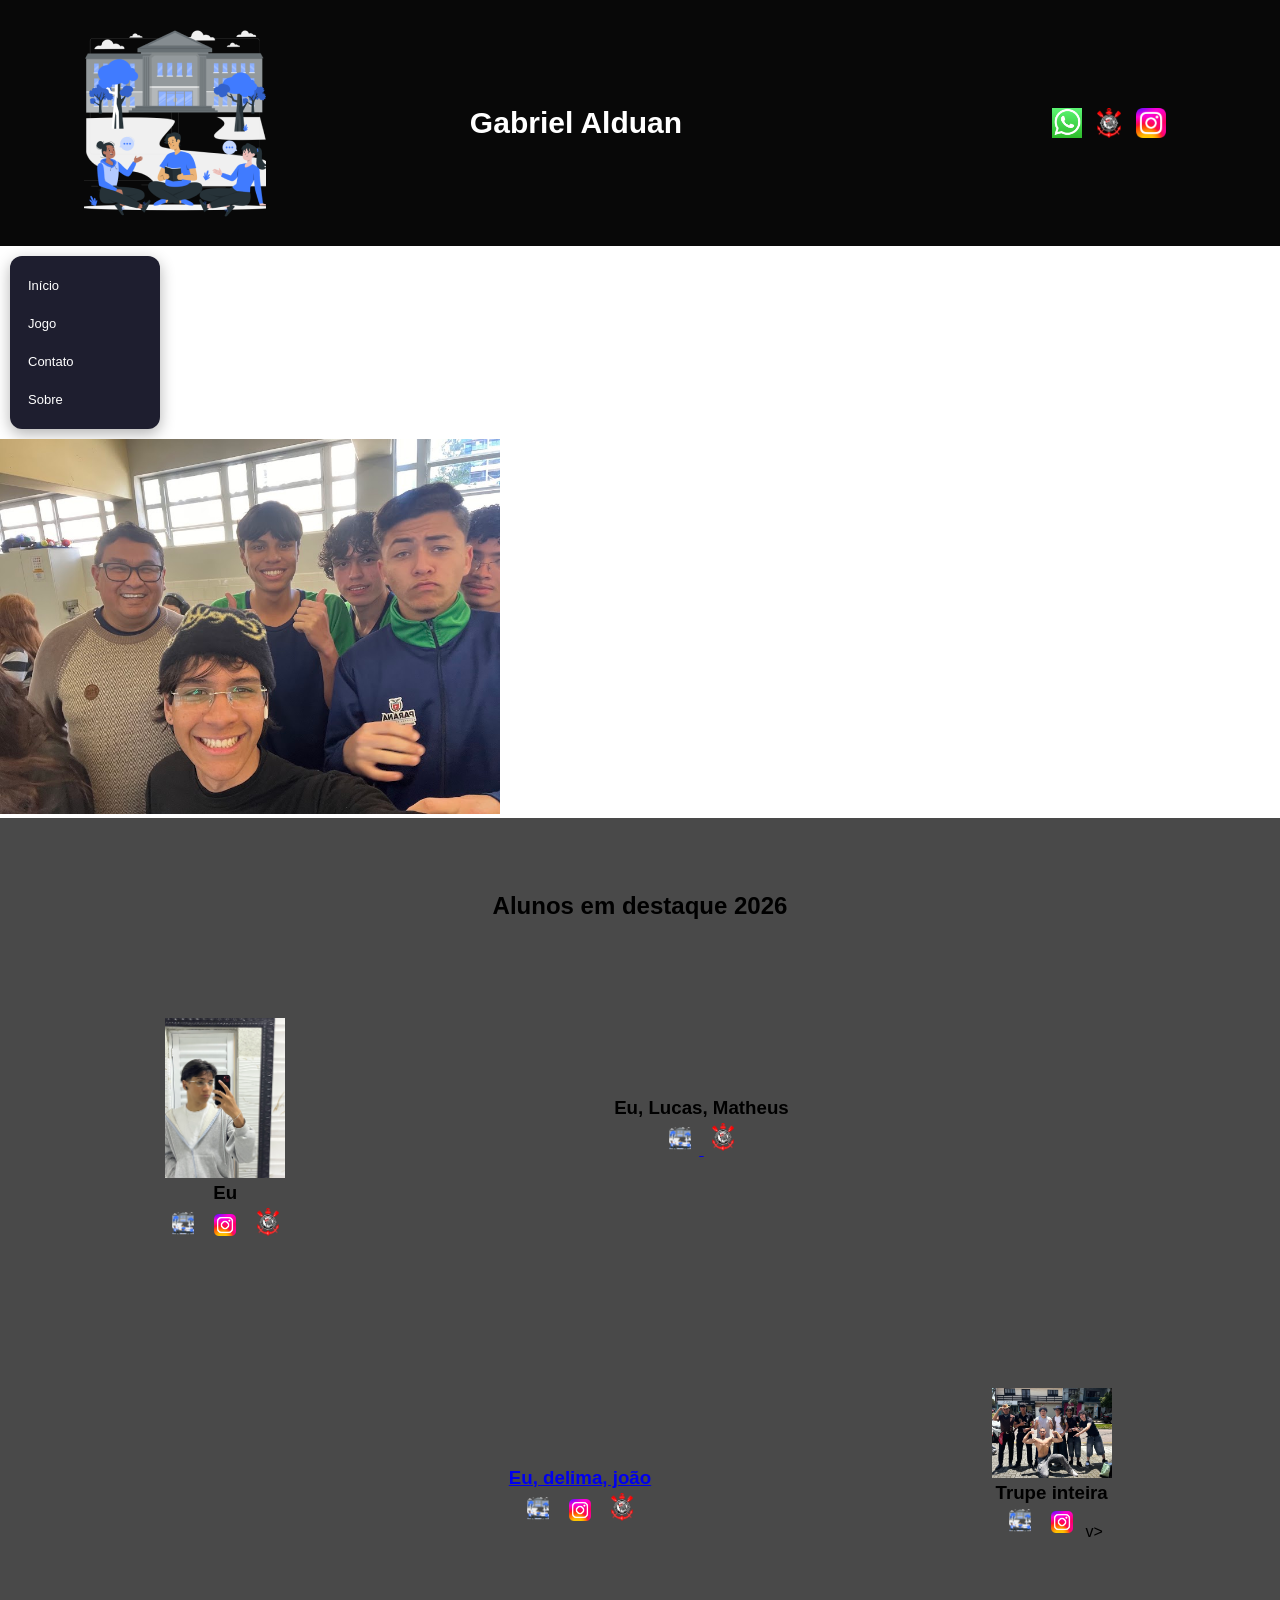
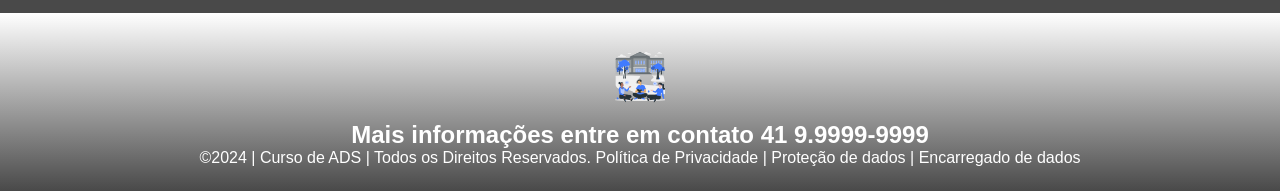
==== commit b529717f: "40" ====
--- a/index.html
+++ b/index.html
@@ -85,9 +85,8 @@
 <img class="estudante-icone" src="Corinthians_simbolo.png" alt="Link do Facebook">
 </div>
 <div class="estudante-div">
-<img class="estudante-imagem" src="estudante_menina_1.png" alt="Foto da turma do
-1CDS do ano de 2023">
-<h3 class="estudante-nome">Aluno 6</h3>
+<img class="estudante-imagem" src="geral.png" alt="Trupe inteira">
+<h3 class="estudante-nome">Trupe inteira</h3>
 <a href="https://cursos.alura.com.br/dashboard">
 <p> </p>
 <img class="estudante-icone" src="logo_nossa_escola.png" alt="Link do Site
--- a/style.css
+++ b/style.css
@@ -93,10 +93,10 @@
 
 /* BANNER */
 .banner {
-    width: 300px;
+    width: 500px;
     max-width: 100%;
     height: auto;
-    display: block;
+    display: center;
 }
 
 /* IMAGENS GERAIS */
@@ -125,7 +125,7 @@
 }
 
 .estudante {
-    background-color: #faae43;
+    background-color: #494949;
     padding: 24px 0;
 }
 
@@ -141,7 +141,7 @@
 
 /* ESCOLA */
 .escola {
-    background-image: linear-gradient(#06446d, #000000);
+    background-image: linear-gradient(#ffffff, #494949);
     color: white;
     justify-content: center;
     padding: 24px 0;
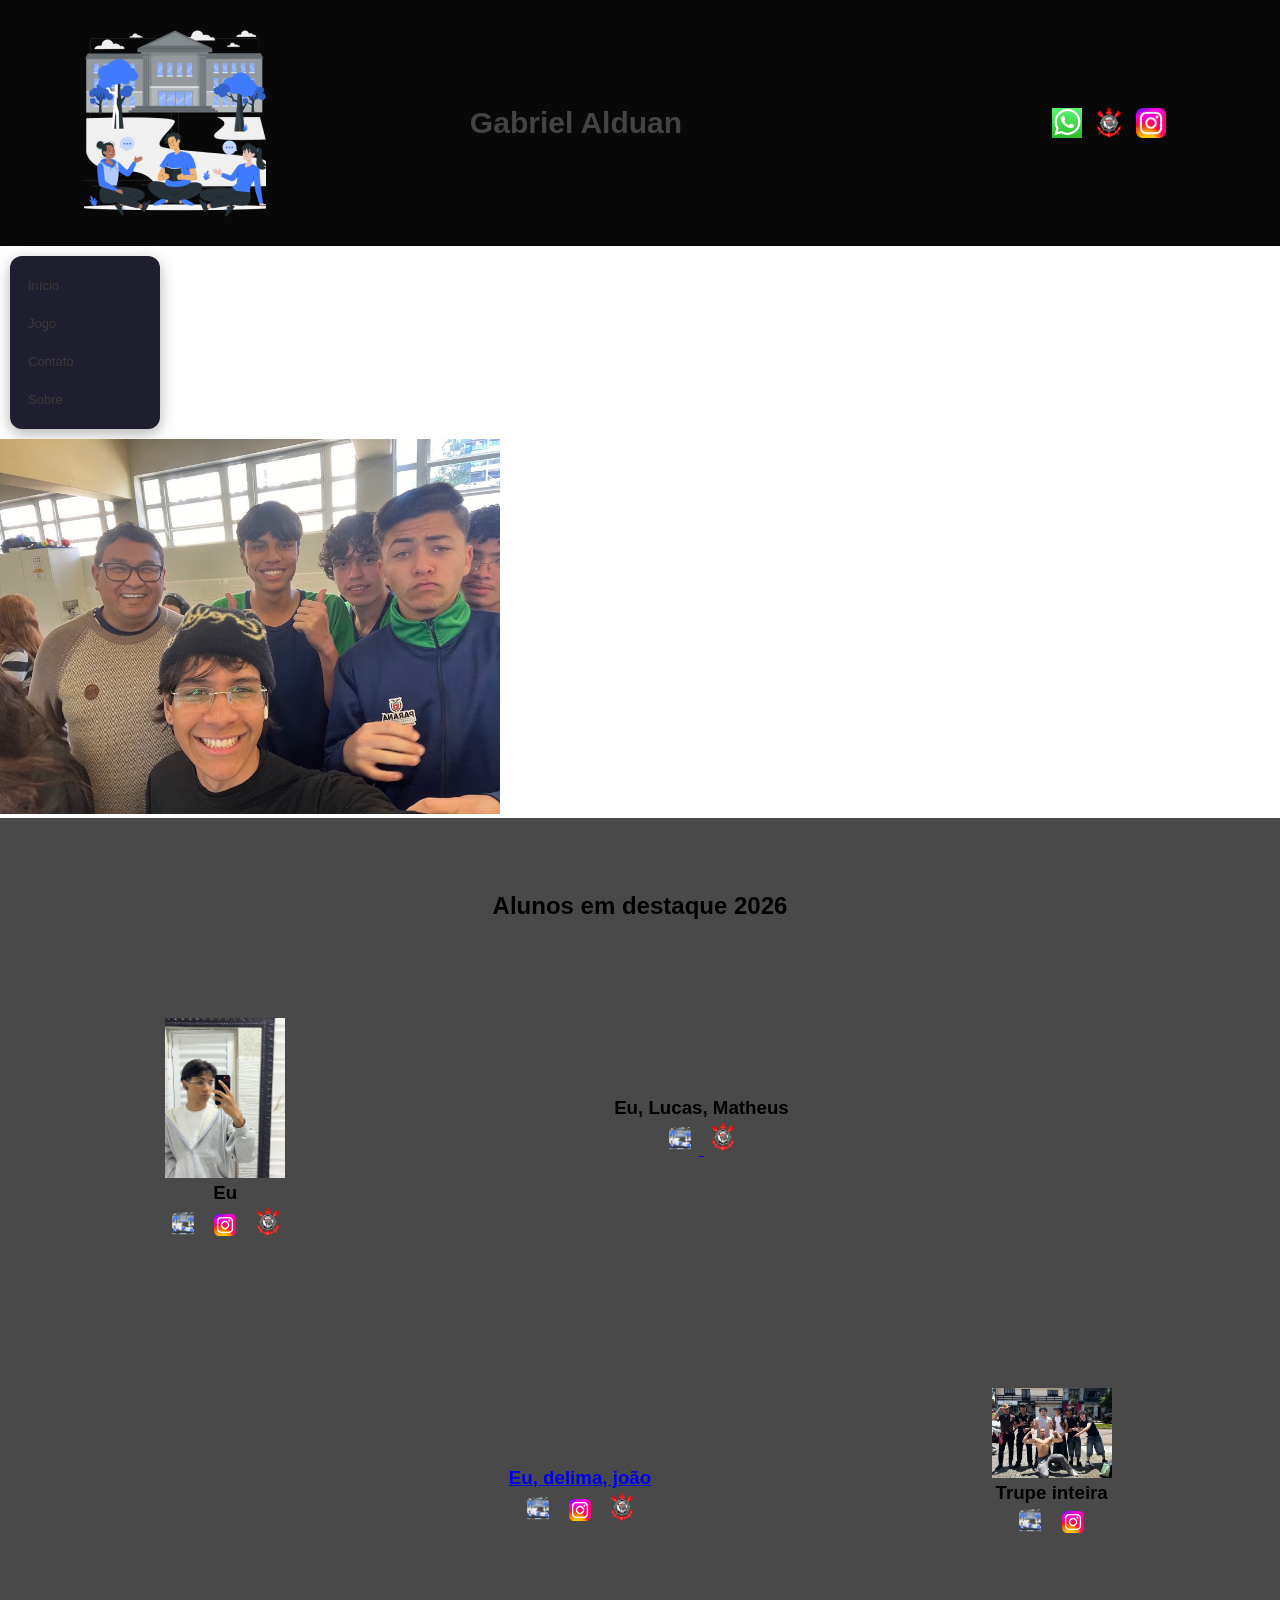
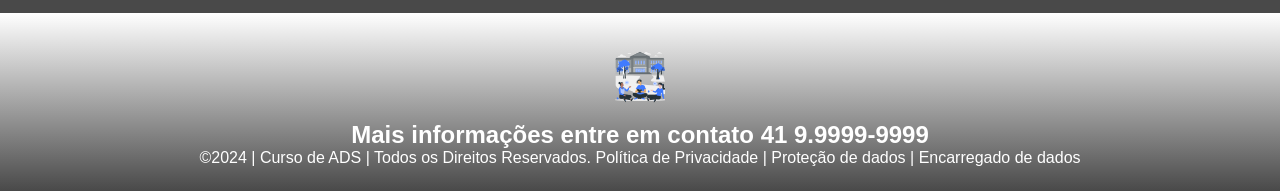
==== commit 8cb30668: "40" ====
--- a/index.html
+++ b/index.html
@@ -93,7 +93,6 @@
 da escola"></a>
 <img class="estudante-icone" src="istas.png" alt="Link do
 Instagram">
-v>
 </div>
 </div>
 </section>
--- a/style.css
+++ b/style.css
@@ -13,7 +13,7 @@
 /* CABEÇALHO */
 header {
     background-color: #080808;
-    color: white;
+    color: rgb(68, 68, 68);
     width: 100%;
     padding: 20px;
 }
@@ -77,7 +77,7 @@
 .menu li a {
     display: block;
     padding: 9px 10px;
-    color: white;
+    color: rgb(59, 59, 59);
     text-decoration: none;
     font-family: Arial, sans-serif;
     font-size: 13px;
